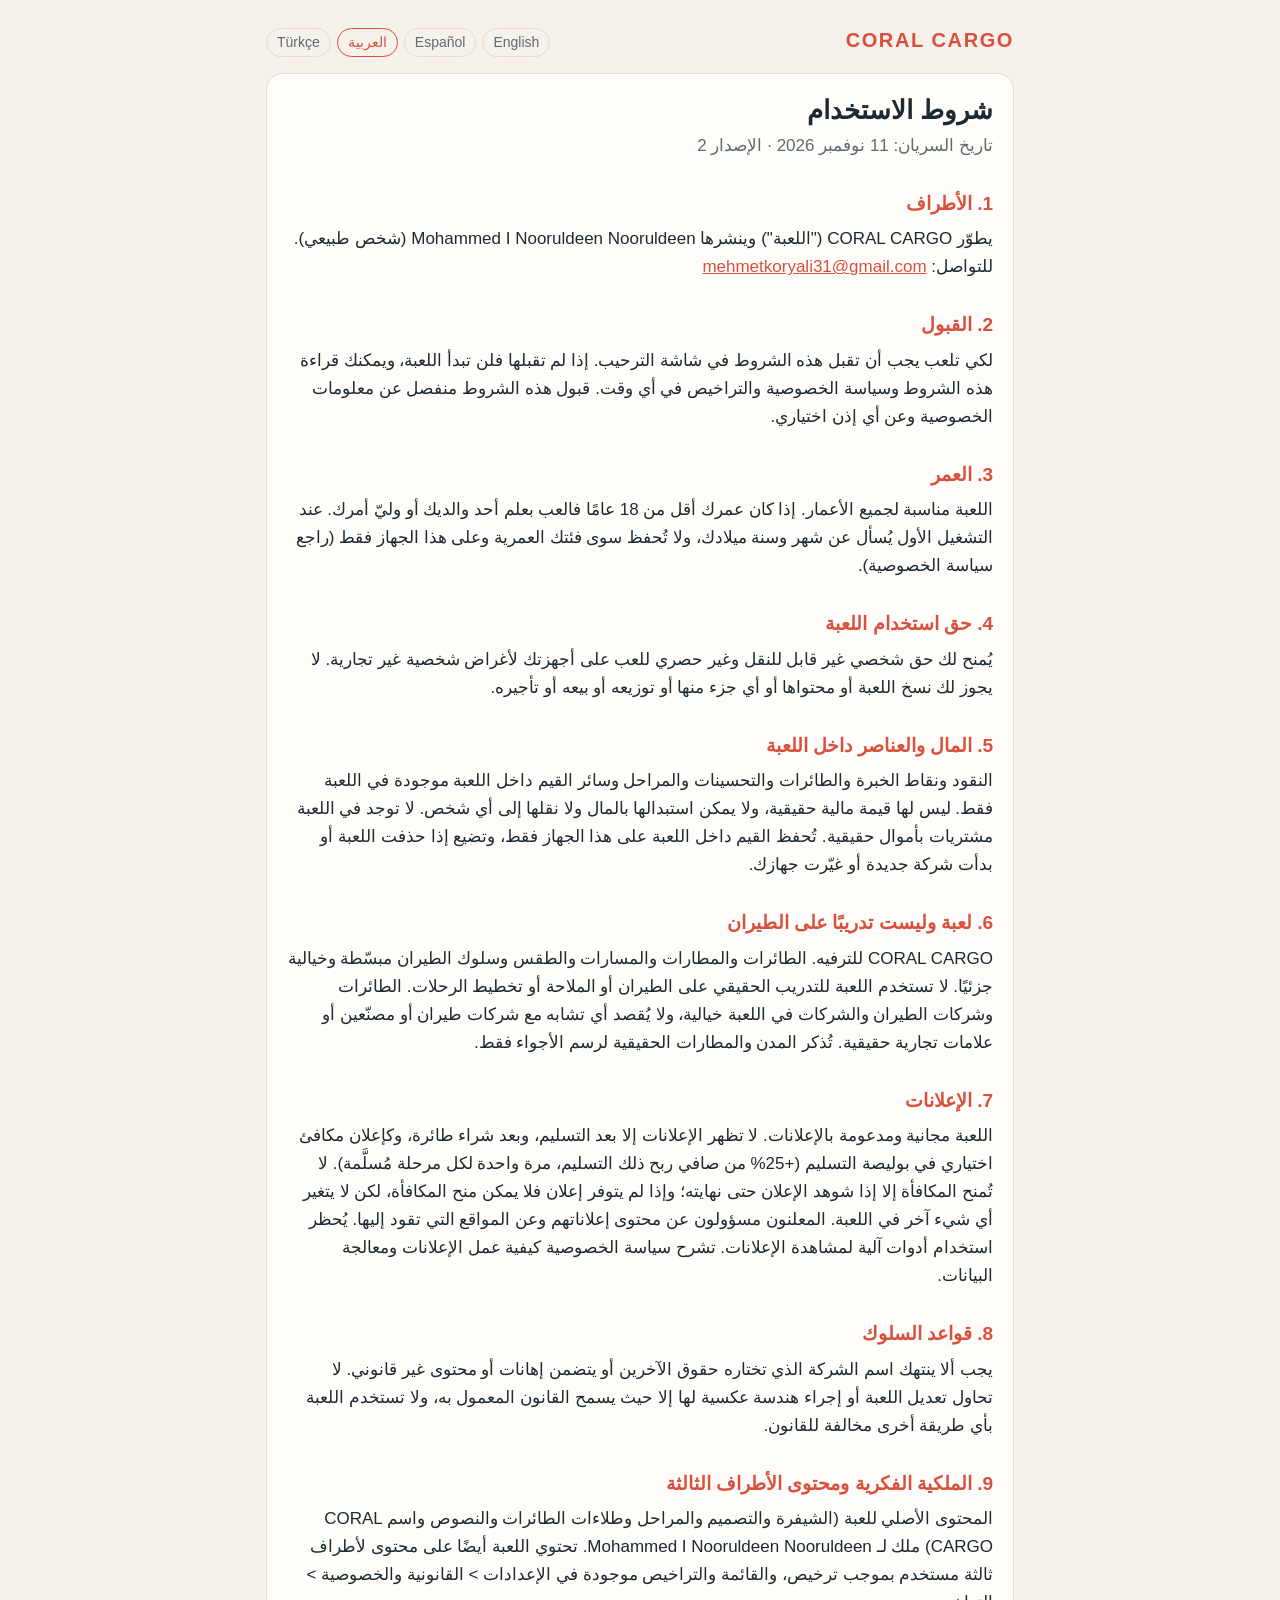
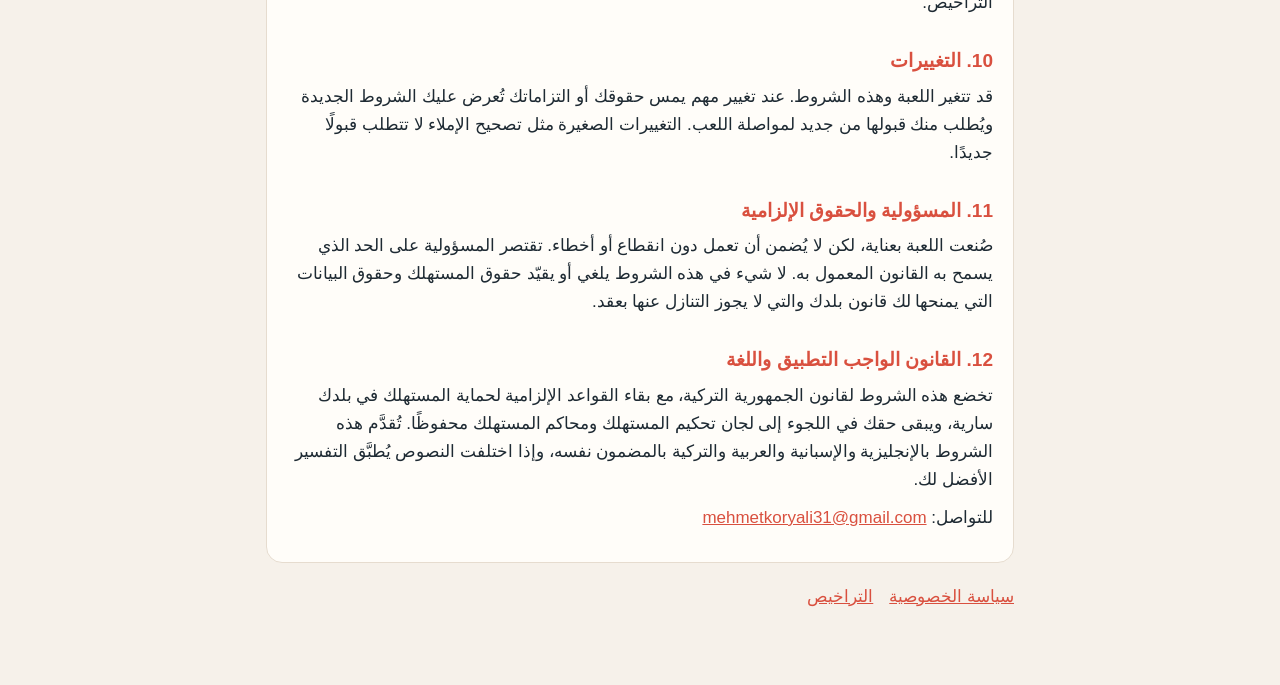
==== ar/terms.html @ 568ea627 "CORAL CARGO privacy policy, terms of use and licences (en, es, ar, tr)" ====
<!doctype html>
<html lang="ar" dir="rtl">
<head>
<meta charset="utf-8">
<meta name="viewport" content="width=device-width,initial-scale=1">
<title>CORAL CARGO · شروط الاستخدام</title>
<link rel="stylesheet" href="../style.css">
</head>
<body><main>
<header><a class="brand" href="../index.html">CORAL CARGO</a><nav class="langs"><a href="../en/terms.html" lang="en">English</a><a href="../es/terms.html" lang="es">Español</a><a href="../ar/terms.html" lang="ar" aria-current="page">العربية</a><a href="../tr/terms.html" lang="tr">Türkçe</a></nav></header>
<article>
<h1>شروط الاستخدام</h1>
<p class="meta">تاريخ السريان: 11 نوفمبر 2026 · الإصدار 2</p>
<h2>1. الأطراف</h2>
<p>يطوّر CORAL CARGO (&quot;اللعبة&quot;) وينشرها Mohammed I Nooruldeen Nooruldeen (شخص طبيعي). للتواصل: <a href="mailto:mehmetkoryali31@gmail.com">mehmetkoryali31@gmail.com</a></p>
<h2>2. القبول</h2>
<p>لكي تلعب يجب أن تقبل هذه الشروط في شاشة الترحيب. إذا لم تقبلها فلن تبدأ اللعبة، ويمكنك قراءة هذه الشروط وسياسة الخصوصية والتراخيص في أي وقت. قبول هذه الشروط منفصل عن معلومات الخصوصية وعن أي إذن اختياري.</p>
<h2>3. العمر</h2>
<p>اللعبة مناسبة لجميع الأعمار. إذا كان عمرك أقل من 18 عامًا فالعب بعلم أحد والديك أو وليّ أمرك. عند التشغيل الأول يُسأل عن شهر وسنة ميلادك، ولا تُحفظ سوى فئتك العمرية وعلى هذا الجهاز فقط (راجع سياسة الخصوصية).</p>
<h2>4. حق استخدام اللعبة</h2>
<p>يُمنح لك حق شخصي غير قابل للنقل وغير حصري للعب على أجهزتك لأغراض شخصية غير تجارية. لا يجوز لك نسخ اللعبة أو محتواها أو أي جزء منها أو توزيعه أو بيعه أو تأجيره.</p>
<h2>5. المال والعناصر داخل اللعبة</h2>
<p>النقود ونقاط الخبرة والطائرات والتحسينات والمراحل وسائر القيم داخل اللعبة موجودة في اللعبة فقط. ليس لها قيمة مالية حقيقية، ولا يمكن استبدالها بالمال ولا نقلها إلى أي شخص. لا توجد في اللعبة مشتريات بأموال حقيقية. تُحفظ القيم داخل اللعبة على هذا الجهاز فقط، وتضيع إذا حذفت اللعبة أو بدأت شركة جديدة أو غيّرت جهازك.</p>
<h2>6. لعبة وليست تدريبًا على الطيران</h2>
<p>CORAL CARGO للترفيه. الطائرات والمطارات والمسارات والطقس وسلوك الطيران مبسّطة وخيالية جزئيًا. لا تستخدم اللعبة للتدريب الحقيقي على الطيران أو الملاحة أو تخطيط الرحلات. الطائرات وشركات الطيران والشركات في اللعبة خيالية، ولا يُقصد أي تشابه مع شركات طيران أو مصنّعين أو علامات تجارية حقيقية. تُذكر المدن والمطارات الحقيقية لرسم الأجواء فقط.</p>
<h2>7. الإعلانات</h2>
<p>اللعبة مجانية ومدعومة بالإعلانات. لا تظهر الإعلانات إلا بعد التسليم، وبعد شراء طائرة، وكإعلان مكافئ اختياري في بوليصة التسليم (+25% من صافي ربح ذلك التسليم، مرة واحدة لكل مرحلة مُسلَّمة). لا تُمنح المكافأة إلا إذا شوهد الإعلان حتى نهايته؛ وإذا لم يتوفر إعلان فلا يمكن منح المكافأة، لكن لا يتغير أي شيء آخر في اللعبة. المعلنون مسؤولون عن محتوى إعلاناتهم وعن المواقع التي تقود إليها. يُحظر استخدام أدوات آلية لمشاهدة الإعلانات. تشرح سياسة الخصوصية كيفية عمل الإعلانات ومعالجة البيانات.</p>
<h2>8. قواعد السلوك</h2>
<p>يجب ألا ينتهك اسم الشركة الذي تختاره حقوق الآخرين أو يتضمن إهانات أو محتوى غير قانوني. لا تحاول تعديل اللعبة أو إجراء هندسة عكسية لها إلا حيث يسمح القانون المعمول به، ولا تستخدم اللعبة بأي طريقة أخرى مخالفة للقانون.</p>
<h2>9. الملكية الفكرية ومحتوى الأطراف الثالثة</h2>
<p>المحتوى الأصلي للعبة (الشيفرة والتصميم والمراحل وطلاءات الطائرات والنصوص واسم CORAL CARGO) ملك لـ Mohammed I Nooruldeen Nooruldeen. تحتوي اللعبة أيضًا على محتوى لأطراف ثالثة مستخدم بموجب ترخيص، والقائمة والتراخيص موجودة في الإعدادات &gt; القانونية والخصوصية &gt; التراخيص.</p>
<h2>10. التغييرات</h2>
<p>قد تتغير اللعبة وهذه الشروط. عند تغيير مهم يمس حقوقك أو التزاماتك تُعرض عليك الشروط الجديدة ويُطلب منك قبولها من جديد لمواصلة اللعب. التغييرات الصغيرة مثل تصحيح الإملاء لا تتطلب قبولًا جديدًا.</p>
<h2>11. المسؤولية والحقوق الإلزامية</h2>
<p>صُنعت اللعبة بعناية، لكن لا يُضمن أن تعمل دون انقطاع أو أخطاء. تقتصر المسؤولية على الحد الذي يسمح به القانون المعمول به. لا شيء في هذه الشروط يلغي أو يقيّد حقوق المستهلك وحقوق البيانات التي يمنحها لك قانون بلدك والتي لا يجوز التنازل عنها بعقد.</p>
<h2>12. القانون الواجب التطبيق واللغة</h2>
<p>تخضع هذه الشروط لقانون الجمهورية التركية، مع بقاء القواعد الإلزامية لحماية المستهلك في بلدك سارية، ويبقى حقك في اللجوء إلى لجان تحكيم المستهلك ومحاكم المستهلك محفوظًا. تُقدَّم هذه الشروط بالإنجليزية والإسبانية والعربية والتركية بالمضمون نفسه، وإذا اختلفت النصوص يُطبَّق التفسير الأفضل لك.</p>
<p>للتواصل: <a href="mailto:mehmetkoryali31@gmail.com">mehmetkoryali31@gmail.com</a></p>
</article>
<p class="other"><a href="privacy.html">سياسة الخصوصية</a><a href="licenses.html">التراخيص</a></p>
</main></body></html>
---- style.css ----
:root{--bg:#F6F1EA;--card:#FFFDF9;--text:#1E2A33;--muted:#5E6B73;--accent:#D9503F;--line:#E6DCCF}
@media (prefers-color-scheme:dark){:root{--bg:#0D161D;--card:#15222B;--text:#EEF2F4;--muted:#A3B1B8;--accent:#FF7A63;--line:#24343F}}
*{box-sizing:border-box}
body{margin:0;background:var(--bg);color:var(--text);font:17px/1.65 -apple-system,BlinkMacSystemFont,"Segoe UI",Roboto,"Noto Sans","Noto Sans Arabic",sans-serif}
main{max-width:780px;margin:0 auto;padding:24px 16px 64px}
header{display:flex;flex-wrap:wrap;gap:8px 16px;align-items:baseline;justify-content:space-between;margin-bottom:16px}
.brand{font-weight:800;letter-spacing:.08em;font-size:20px;color:var(--accent);text-decoration:none}
nav.langs{display:flex;flex-wrap:wrap;gap:6px}
nav.langs a{font-size:14px;color:var(--muted);text-decoration:none;padding:2px 10px;border:1px solid var(--line);border-radius:999px}
nav.langs a[aria-current]{color:var(--accent);border-color:var(--accent)}
article{background:var(--card);border:1px solid var(--line);border-radius:16px;padding:20px}
h1{font-size:26px;line-height:1.3;margin:0 0 4px}
.meta{color:var(--muted);margin:0 0 16px}
h2{font-size:19px;margin:28px 0 6px;color:var(--accent)}
h3{font-size:17px;margin:18px 0 4px}
p{margin:0 0 10px;overflow-wrap:anywhere}
ul{margin:0 0 10px;padding-inline-start:22px}
.other{margin-top:20px;display:flex;flex-wrap:wrap;gap:16px}
a{color:var(--accent)}
.cards{display:grid;grid-template-columns:repeat(auto-fill,minmax(200px,1fr));gap:10px;margin-top:12px}
.cards div{background:var(--card);border:1px solid var(--line);border-radius:12px;padding:12px}
.cards b{display:block;margin-bottom:4px}
.cards a{display:block}
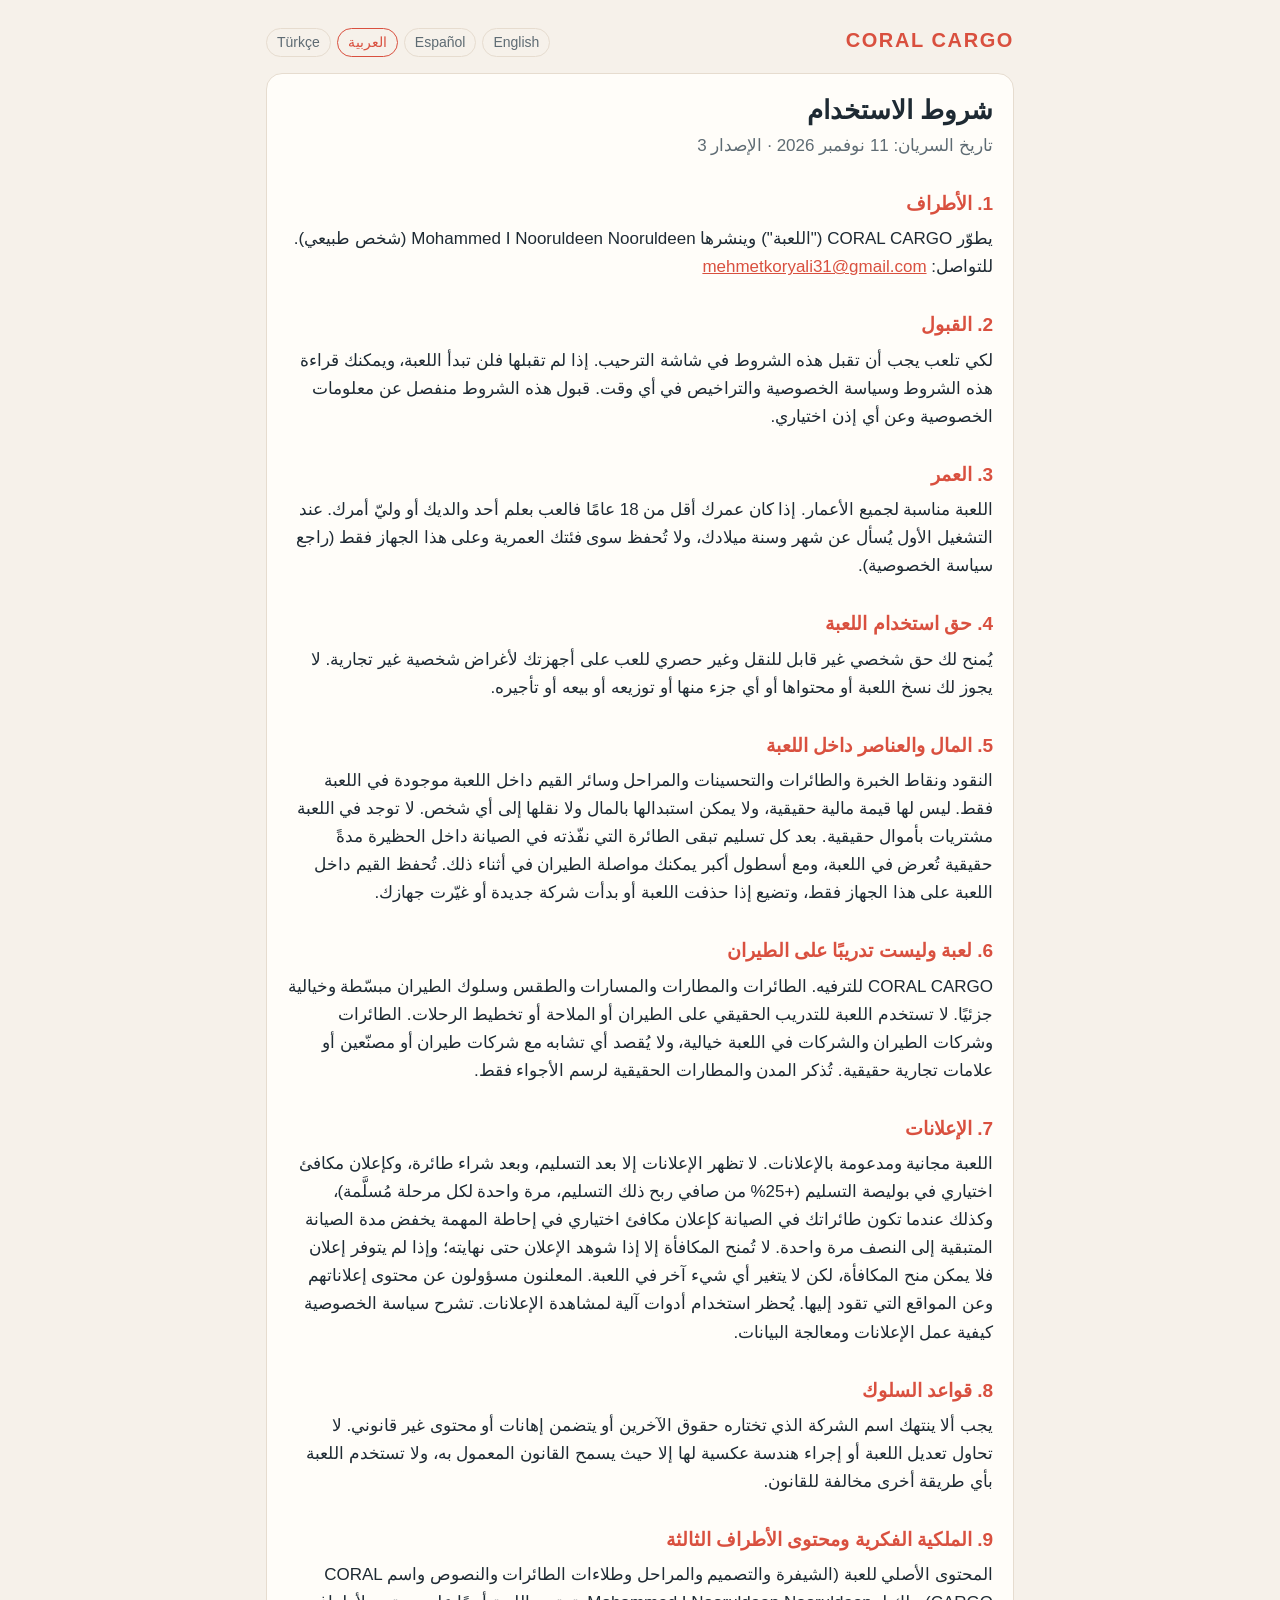
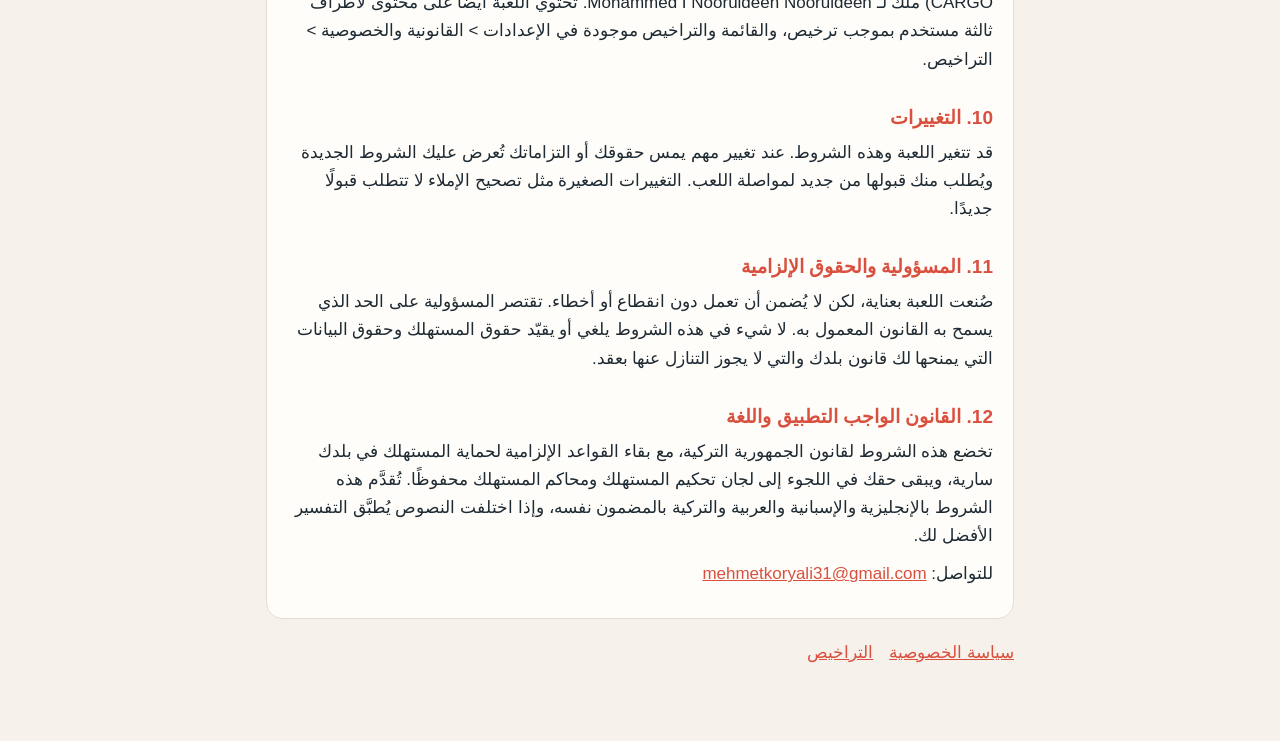
==== commit 8932d2e6: "Version 3: aircraft maintenance and the rewarded ad that halves it" ====
--- a/ar/terms.html
+++ b/ar/terms.html
@@ -10,7 +10,7 @@
 <header><a class="brand" href="../index.html">CORAL CARGO</a><nav class="langs"><a href="../en/terms.html" lang="en">English</a><a href="../es/terms.html" lang="es">Español</a><a href="../ar/terms.html" lang="ar" aria-current="page">العربية</a><a href="../tr/terms.html" lang="tr">Türkçe</a></nav></header>
 <article>
 <h1>شروط الاستخدام</h1>
-<p class="meta">تاريخ السريان: 11 نوفمبر 2026 · الإصدار 2</p>
+<p class="meta">تاريخ السريان: 11 نوفمبر 2026 · الإصدار 3</p>
 <h2>1. الأطراف</h2>
 <p>يطوّر CORAL CARGO (&quot;اللعبة&quot;) وينشرها Mohammed I Nooruldeen Nooruldeen (شخص طبيعي). للتواصل: <a href="mailto:mehmetkoryali31@gmail.com">mehmetkoryali31@gmail.com</a></p>
 <h2>2. القبول</h2>
@@ -20,11 +20,11 @@
 <h2>4. حق استخدام اللعبة</h2>
 <p>يُمنح لك حق شخصي غير قابل للنقل وغير حصري للعب على أجهزتك لأغراض شخصية غير تجارية. لا يجوز لك نسخ اللعبة أو محتواها أو أي جزء منها أو توزيعه أو بيعه أو تأجيره.</p>
 <h2>5. المال والعناصر داخل اللعبة</h2>
-<p>النقود ونقاط الخبرة والطائرات والتحسينات والمراحل وسائر القيم داخل اللعبة موجودة في اللعبة فقط. ليس لها قيمة مالية حقيقية، ولا يمكن استبدالها بالمال ولا نقلها إلى أي شخص. لا توجد في اللعبة مشتريات بأموال حقيقية. تُحفظ القيم داخل اللعبة على هذا الجهاز فقط، وتضيع إذا حذفت اللعبة أو بدأت شركة جديدة أو غيّرت جهازك.</p>
+<p>النقود ونقاط الخبرة والطائرات والتحسينات والمراحل وسائر القيم داخل اللعبة موجودة في اللعبة فقط. ليس لها قيمة مالية حقيقية، ولا يمكن استبدالها بالمال ولا نقلها إلى أي شخص. لا توجد في اللعبة مشتريات بأموال حقيقية. بعد كل تسليم تبقى الطائرة التي نفّذته في الصيانة داخل الحظيرة مدةً حقيقية تُعرض في اللعبة، ومع أسطول أكبر يمكنك مواصلة الطيران في أثناء ذلك. تُحفظ القيم داخل اللعبة على هذا الجهاز فقط، وتضيع إذا حذفت اللعبة أو بدأت شركة جديدة أو غيّرت جهازك.</p>
 <h2>6. لعبة وليست تدريبًا على الطيران</h2>
 <p>CORAL CARGO للترفيه. الطائرات والمطارات والمسارات والطقس وسلوك الطيران مبسّطة وخيالية جزئيًا. لا تستخدم اللعبة للتدريب الحقيقي على الطيران أو الملاحة أو تخطيط الرحلات. الطائرات وشركات الطيران والشركات في اللعبة خيالية، ولا يُقصد أي تشابه مع شركات طيران أو مصنّعين أو علامات تجارية حقيقية. تُذكر المدن والمطارات الحقيقية لرسم الأجواء فقط.</p>
 <h2>7. الإعلانات</h2>
-<p>اللعبة مجانية ومدعومة بالإعلانات. لا تظهر الإعلانات إلا بعد التسليم، وبعد شراء طائرة، وكإعلان مكافئ اختياري في بوليصة التسليم (+25% من صافي ربح ذلك التسليم، مرة واحدة لكل مرحلة مُسلَّمة). لا تُمنح المكافأة إلا إذا شوهد الإعلان حتى نهايته؛ وإذا لم يتوفر إعلان فلا يمكن منح المكافأة، لكن لا يتغير أي شيء آخر في اللعبة. المعلنون مسؤولون عن محتوى إعلاناتهم وعن المواقع التي تقود إليها. يُحظر استخدام أدوات آلية لمشاهدة الإعلانات. تشرح سياسة الخصوصية كيفية عمل الإعلانات ومعالجة البيانات.</p>
+<p>اللعبة مجانية ومدعومة بالإعلانات. لا تظهر الإعلانات إلا بعد التسليم، وبعد شراء طائرة، وكإعلان مكافئ اختياري في بوليصة التسليم (+25% من صافي ربح ذلك التسليم، مرة واحدة لكل مرحلة مُسلَّمة)، وكذلك عندما تكون طائراتك في الصيانة كإعلان مكافئ اختياري في إحاطة المهمة يخفض مدة الصيانة المتبقية إلى النصف مرة واحدة. لا تُمنح المكافأة إلا إذا شوهد الإعلان حتى نهايته؛ وإذا لم يتوفر إعلان فلا يمكن منح المكافأة، لكن لا يتغير أي شيء آخر في اللعبة. المعلنون مسؤولون عن محتوى إعلاناتهم وعن المواقع التي تقود إليها. يُحظر استخدام أدوات آلية لمشاهدة الإعلانات. تشرح سياسة الخصوصية كيفية عمل الإعلانات ومعالجة البيانات.</p>
 <h2>8. قواعد السلوك</h2>
 <p>يجب ألا ينتهك اسم الشركة الذي تختاره حقوق الآخرين أو يتضمن إهانات أو محتوى غير قانوني. لا تحاول تعديل اللعبة أو إجراء هندسة عكسية لها إلا حيث يسمح القانون المعمول به، ولا تستخدم اللعبة بأي طريقة أخرى مخالفة للقانون.</p>
 <h2>9. الملكية الفكرية ومحتوى الأطراف الثالثة</h2>
